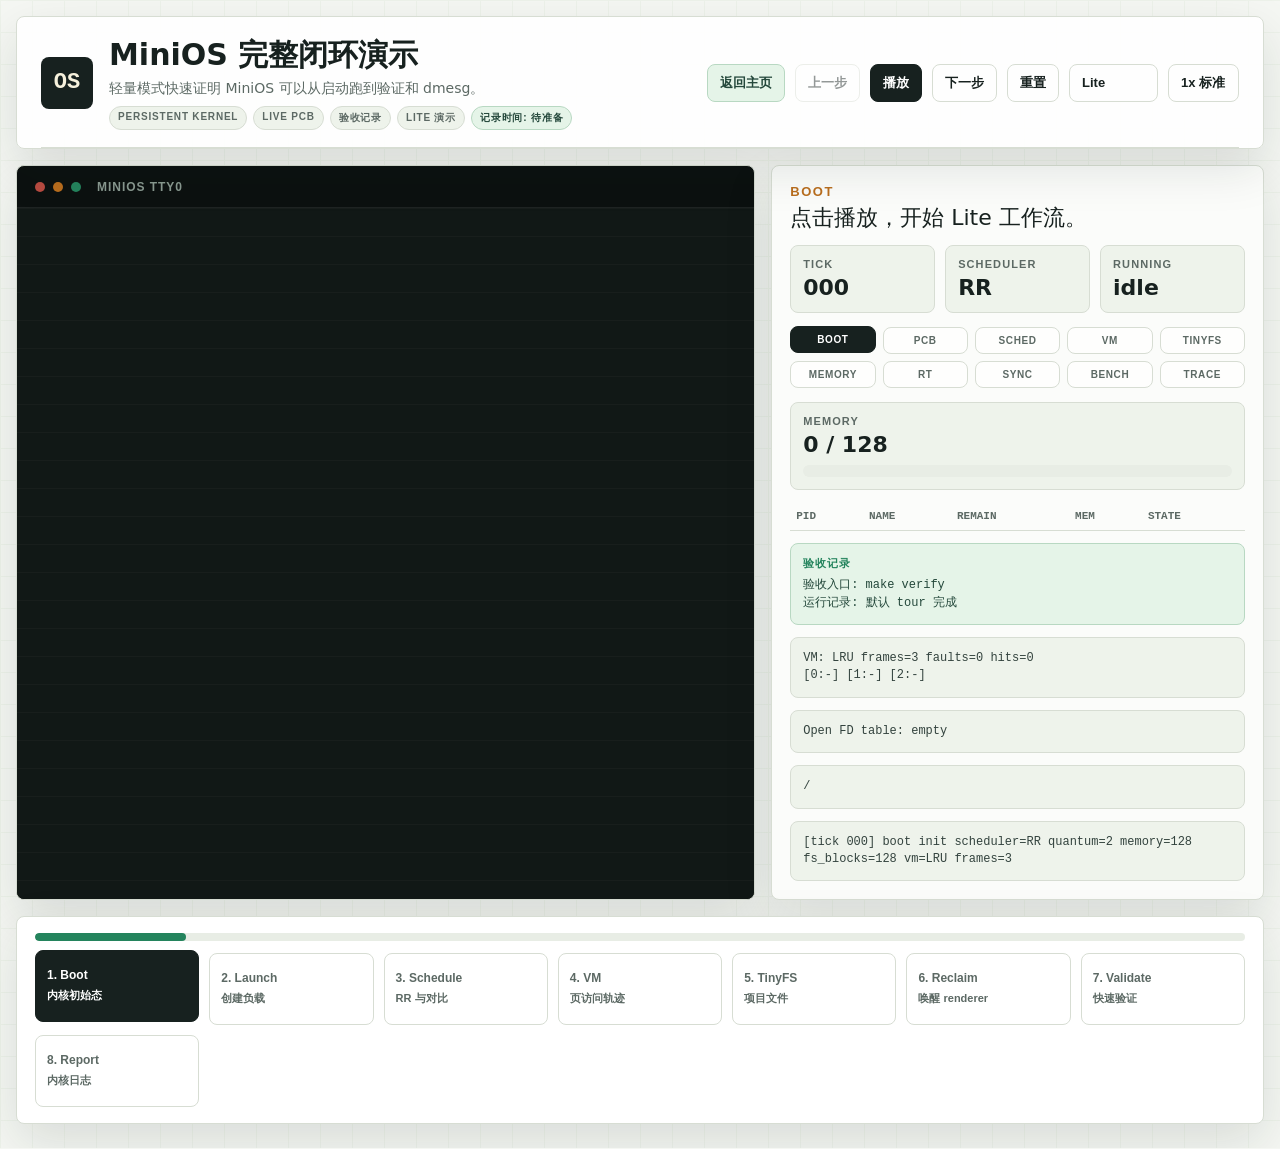
==== demo/minios_story.html @ c405af6d "initialize" ====
<!doctype html>
<html lang="zh-CN">
<head>
  <meta charset="utf-8">
  <meta name="viewport" content="width=device-width, initial-scale=1">
  <title>MiniOS Story Demo</title>
  <link rel="stylesheet" href="assets/minios.css">
</head>
<body class="story-page">
  <main class="shell">
    <section class="hero">
      <div class="title">
        <div class="badge">OS</div>
        <div>
          <h1>MiniOS 完整闭环演示</h1>
          <div class="subtitle">围绕同一个 telemetry 应用，串联调度、内存、VM、TinyFS、fd、同步、实时和性能结果。</div>
          <div class="hero-meta">
            <span>Persistent Kernel</span>
            <span>Live PCB</span>
            <span>验收记录</span>
            <span id="storySource">演示脚本</span>
            <span id="storyUpdatedAt">记录时间: 待准备</span>
          </div>
        </div>
      </div>
      <div class="controls">
        <a class="home-link" href="./index.html">返回主页</a>
        <button id="prevBtn">上一步</button>
        <button class="primary" id="playBtn">播放</button>
        <button id="nextBtn">下一步</button>
        <button id="resetBtn">重置</button>
        <select id="modeSel" title="Demo mode">
          <option value="lite">Lite</option>
          <option value="full">Full Demo</option>
        </select>
        <select id="speedSel" title="Playback speed">
          <option value="1">1x 标准</option>
          <option value="0.65">快速</option>
          <option value="1.6">慢速</option>
        </select>
      </div>
    </section>

    <section class="terminal">
      <div class="terminal-bar"><span class="dot"></span><span class="dot"></span><span class="dot"></span><span style="margin-left:8px">minios tty0</span></div>
      <div class="terminal-screen" id="term"></div>
    </section>

    <aside class="dashboard">
      <div>
        <div class="phase-label" id="phaseLabel">Boot</div>
        <div class="narration" id="narration">点击播放，开始完整 OS 工作流。</div>
      </div>
      <div class="metrics">
        <div class="metric"><span>Tick</span><strong id="tick">000</strong></div>
        <div class="metric"><span>Scheduler</span><strong id="sched">RR</strong></div>
        <div class="metric"><span>Running</span><strong id="running">idle</strong></div>
      </div>
      <div class="module-grid" id="moduleGrid"></div>
      <div class="tables">
        <div class="metric">
          <span>Memory</span>
          <strong id="memoryText">0 / 128</strong>
          <div class="memory-bar"><div class="memory-fill" id="memoryFill"></div></div>
        </div>
        <table>
          <thead><tr><th>PID</th><th>Name</th><th>Remain</th><th>Mem</th><th>State</th></tr></thead>
          <tbody id="procRows"></tbody>
        </table>
        <div class="evidence-box" id="evidenceBox"><span class="evidence-title">验收记录</span>准备验收数据后展示完整运行轨迹</div>
        <div class="vm-box" id="vmBox">VM: LRU frames=3 faults=0 hits=0</div>
        <div class="fd-box" id="fdBox">Open FD table: empty</div>
        <div class="fs-box" id="fsBox">/</div>
        <div class="log-box" id="logBox">[tick 000] boot init scheduler=RR quantum=2</div>
      </div>
    </aside>

    <section class="timeline" id="timeline"></section>
  </main>

  <script>
    const scenarios = {
      lite: {
        label: 'Lite',
        subtitle: '轻量模式快速证明 MiniOS 可以从启动跑到验证和 dmesg。',
        phases: [
        [
                "Boot",
                "内核初始态"
        ],
        [
                "Launch",
                "创建负载"
        ],
        [
                "Schedule",
                "RR 与对比"
        ],
        [
                "VM",
                "页访问轨迹"
        ],
        [
                "TinyFS",
                "项目文件"
        ],
        [
                "Reclaim",
                "唤醒 renderer"
        ],
        [
                "Validate",
                "快速验证"
        ],
        [
                "Report",
                "内核日志"
        ]
],
        steps: [
        {
                "phase": 0,
                "cmd": "status",
                "out": "Kernel tick=0 process_count=0 scheduler=RR quantum=2\nMemory: Total=128 Used=0 Free=128\nTinyFS mounted at /, bitmap free=128/128",
                "note": "Lite 模式快速证明 MiniOS 会进入同一个持续演化的内核状态。",
                "tick": 0,
                "sched": "RR",
                "running": "idle",
                "mem": 0,
                "fs": "/"
        },
        {
                "phase": 1,
                "cmd": "create shell/editor/compiler/renderer",
                "out": "pid=1 shell    mem=12 -> READY\npid=2 editor   mem=28 -> READY\npid=3 compiler mem=36 -> READY\npid=4 renderer mem=70 -> MEM_WAIT\nFirst-fit: [0,12)=K1 [12,40)=K2 [40,76)=K3 [76,128)=FREE",
                "note": "telemetry 应用创建交互、构建和渲染进程；renderer 因连续内存不足进入 MEM_WAIT。",
                "tick": 0,
                "mem": 76,
                "procPatch": {
                        "1": [
                                "shell",
                                6,
                                12,
                                "READY"
                        ],
                        "2": [
                                "editor",
                                7,
                                28,
                                "READY"
                        ],
                        "3": [
                                "compiler",
                                9,
                                36,
                                "READY"
                        ],
                        "4": [
                                "renderer",
                                4,
                                0,
                                "MEM_WAIT"
                        ]
                }
        },
        {
                "phase": 2,
                "cmd": "sched rr 2; run 4; sched compare 2",
                "out": "RR dispatches shell/editor and preempts on quantum expiration.\nLive snapshot compares FCFS / SJF / Priority / HRRN / RR.\nRR has better response; FCFS/SJF have lower waiting for this snapshot.",
                "note": "调度对比不是静态表格，而是当前 PCB 快照下的实时分析。",
                "tick": 4,
                "sched": "RR",
                "running": "editor",
                "mem": 76,
                "procPatch": {
                        "1": [
                                "shell",
                                4,
                                12,
                                "READY"
                        ],
                        "2": [
                                "editor",
                                5,
                                28,
                                "RUNNING"
                        ],
                        "3": [
                                "compiler",
                                9,
                                36,
                                "READY"
                        ],
                        "4": [
                                "renderer",
                                4,
                                0,
                                "MEM_WAIT"
                        ]
                }
        },
        {
                "phase": 3,
                "cmd": "access trace; page 3",
                "out": "Access: P1:0 P2:0 P3:0 P1:0 P2:1 P1:1 P1:0\nFIFO faults=6 hits=1 rate=85.7%.\nLRU keeps the recently reused P1:0 page: faults=5 hits=2 rate=71.4%.",
                "note": "VM 模块由在线页访问驱动，LRU 相比 FIFO 的缺页率优势可见。",
                "tick": 4
        },
        {
                "phase": 4,
                "cmd": "mkdir/touch/write/tree",
                "out": "TinyFS workspace:\n/home/project/main.c -> int-main-return-0-compile-target=minios\n/home/project/build.log -> build-start-compiled-ok\nBitmap used blocks: 5/32",
                "note": "应用把源码和构建日志写入 TinyFS，展示目录、文件和位图关系。",
                "tick": 4,
                "fs": "/\n└─ home/\n   └─ project/\n      ├─ main.c\n      └─ build.log"
        },
        {
                "phase": 5,
                "cmd": "sched priority; run 9; status",
                "out": "compiler completes under priority scheduling.\nmm free pid=3\nmm wake pid=4 mem=70 -> READY\nBlocks: [0,12)=K1 [12,40)=K2 [40,110)=K4 [110,128)=FREE",
                "note": "内存回收触发 renderer 唤醒，闭合进程与内存管理链路。",
                "tick": 13,
                "sched": "PRIORITY",
                "running": "idle",
                "mem": 110,
                "procPatch": {
                        "3": [
                                "compiler",
                                0,
                                0,
                                "TERMINATED"
                        ],
                        "4": [
                                "renderer",
                                4,
                                70,
                                "READY"
                        ]
                }
        },
        {
                "phase": 6,
                "cmd": "run 4; realtime; sync pc; tracebench",
                "out": "renderer completes normally and memory is freed by process exit.\nEDF/RMS complete=100%, deadline_miss=0.\nproducer-consumer deadlock_free=yes.\nbuffer=8 throughput > buffer=1 baseline.",
                "note": "快速路径覆盖进程结束、实时调度、同步和状态测试。",
                "tick": 17,
                "running": "idle",
                "mem": 40,
                "procPatch": {
                        "4": [
                                "renderer",
                                0,
                                0,
                                "TERMINATED"
                        ]
                }
        },
        {
                "phase": 7,
                "cmd": "dmesg",
                "out": "[tick 000] boot init scheduler=RR\n[tick 002] sched preempt pid=1 quantum expired\n[tick 004] vm access pid=1 page=0\n[tick 013] mm wake pid=4 mem=70 -> READY\n[tick 017] proc exit pid=4\n[tick 017] mm free pid=4",
                "note": "dmesg 把 Lite 工作流串成一条可追踪的内核时间线。",
                "tick": 16
        }
]
      },
      full: {
        label: 'Full Demo',
        subtitle: '完整模式同步终端 Full Demo：MLFQ、autotune、timer IRQ、在线 VM、fd 表、TinyFS、实时、同步、状态测试与 dmesg。',
        phases: [
          ['启动', '检查内核'],
          ['负载', 'PCB + 内存'],
          ['RR', 'tick 调度'],
          ['IRQ', '阻塞/唤醒'],
          ['对比', '调度算法'],
          ['MLFQ', 'aging 调度'],
          ['VM', '在线 + 回放'],
          ['TinyFS + FD', 'CRUD + fd 表'],
          ['回收', 'Priority + FF'],
          ['运行', 'renderer 收尾'],
          ['验证', '实时/同步/状态'],
          ['调优', 'autotune/报告'],
          ['报告', 'dmesg 追踪']
        ],
        steps: [
          {
            phase: 0,
            cmd: 'help; status; dmesg',
            out: 'Kernel tick=0 process_count=0 scheduler=RR quantum=2 qleft=0 ctx_switches=0 idle_ticks=0\nPCB table: empty\nVM: policy=LRU frames=3 faults=0 hits=0\nOpen file table: empty\nMemory: Total=128 Used=0 Free=128 External fragmentation=0\nTinyFS: mounted /, bitmap free=128/128\ndmesg: [tick 000] boot init scheduler=RR quantum=2 memory=128 fs_blocks=128 vm=LRU frames=3',
            note: 'Full Demo 从同一套内核状态开始，包括 VM frame table 和 fd 表。',
            tick: 0,
            sched: 'RR',
            running: 'idle',
            mem: 0,
            vm: 'VM: LRU frames=3 faults=0 hits=0\n[0:-] [1:-] [2:-]',
            fd: 'Open FD table: empty',
            fs: '/'
          },
          {
            phase: 1,
            cmd: 'create shell; create editor; create compiler; create logger; create renderer',
            out: 'pid=1 shell    burst=6 mem=12 prio=2 -> READY\npid=2 editor   burst=7 mem=28 prio=3 -> READY\npid=3 compiler burst=9 mem=36 prio=1 -> READY\npid=4 logger   burst=5 mem=16 prio=1 -> READY\npid=5 renderer burst=4 mem=70 prio=1 -> MEM_WAIT\nFirst-fit blocks: [0,12)=K1 [12,40)=K2 [40,76)=K3 [76,92)=K4 [92,128)=FREE',
            note: '负载与终端 Full Demo 对齐：四个可运行进程，一个 renderer 等待连续内存。',
            tick: 0,
            mem: 92,
            procPatch: {
              '1': ['shell', 6, 12, 'READY'],
              '2': ['editor', 7, 28, 'READY'],
              '3': ['compiler', 9, 36, 'READY'],
              '4': ['logger', 5, 16, 'READY'],
              '5': ['renderer', 4, 0, 'MEM_WAIT']
            }
          },
          {
            phase: 2,
            cmd: 'sched rr 2; run 5; status',
            out: '[tick 001] dispatch shell\n[tick 002] shell quantum expired -> READY\n[tick 003] dispatch editor\n[tick 004] editor quantum expired -> READY\n[tick 005] dispatch compiler, compiler remaining=8\nPCB statistics now include CPU time, wait time, and context switches.',
            note: 'RR 阶段展示 dispatch、时间片抢占和 PCB 实时变化。',
            tick: 5,
            sched: 'RR',
            running: 'compiler',
            mem: 92,
            procPatch: {
              '1': ['shell', 4, 12, 'READY'],
              '2': ['editor', 5, 28, 'READY'],
              '3': ['compiler', 8, 36, 'RUNNING'],
              '4': ['logger', 5, 16, 'READY'],
              '5': ['renderer', 4, 0, 'MEM_WAIT']
            }
          },
          {
            phase: 3,
            cmd: 'sleep 2 3; run 3; status',
            out: '[tick 005] proc sleep pid=2 until_tick=8\n[tick 006] compiler remaining=7 and quantum expires\n[tick 007] dispatch logger\n[tick 008] irq wake pid=2 -> READY\nstatus: ctx_switches=4, idle_ticks=0, editor returns from BLOCKED to READY.',
            note: 'timer IRQ 驱动 BLOCKED -> READY，GUI 与终端 Phase 3.5 同步。',
            tick: 8,
            sched: 'RR',
            running: 'logger',
            mem: 92,
            procPatch: {
              '1': ['shell', 4, 12, 'READY'],
              '2': ['editor', 5, 28, 'READY'],
              '3': ['compiler', 7, 36, 'READY'],
              '4': ['logger', 3, 16, 'RUNNING'],
              '5': ['renderer', 4, 0, 'MEM_WAIT']
            }
          },
          {
            phase: 4,
            cmd: 'sched compare 2; sched sjf; sched; sched rr 2',
            out: 'Live PCB snapshot scheduling metrics\nALG       AvgTurn  AvgWait  AvgResp  CPU\nFCFS        15.75    10.25    10.25  100%\nSJF         14.25     8.75     8.75  100%\nPriority    15.50    10.00    10.00  100%\nHRRN        14.25     8.75     8.75  100%\nRR(q=2)     18.50    13.00     3.00  100%\nPolicy can switch to SJF and back to RR without resetting the kernel.',
            note: '这里使用 IRQ 后 tick=8 的 PCB 快照，与终端 Full Demo 顺序一致。',
            tick: 8,
            sched: 'RR',
            running: 'idle'
          },
          {
            phase: 5,
            cmd: 'sched mlfq 1; run 12; status',
            out: 'MLFQ uses three feedback queues with base quantum=1.\nCPU-bound jobs consume slices and move from Q0 to Q1/Q2.\nREADY jobs that wait for 6 ticks are promoted by aging, for example q1->q0 and q2->q1.\nstatus adds Q, Slice and Age columns so the queue movement is visible in the PCB table.',
            note: '新增提升点：MLFQ 展示交互响应、CPU 密集任务降级和 aging 防饥饿。',
            tick: 20,
            sched: 'MLFQ',
            running: 'logger',
            procPatch: {
              '1': ['shell', 1, 12, 'READY'],
              '2': ['editor', 2, 28, 'READY'],
              '3': ['compiler', 4, 36, 'READY'],
              '4': ['logger', 0, 0, 'TERMINATED']
            }
          },
          {
            phase: 6,
            cmd: 'access trace; vm; vm fifo; access 4 2; access 1 0; vm; page 3',
            out: 'Online LRU after 12 accesses: faults=8 hits=4 fault_rate=66.7%; frames keep P1:0 hot.\nvm fifo resets the online frame table.\nFIFO online after two extra accesses: faults=2 hits=0, frames=[P4:2, P1:0, -].\nOffline page 3 still replays the full access history for FIFO/LRU process tables.',
            note: 'VM 同时展示在线 frame table 和离线 FIFO/LRU 回放。',
            tick: 20,
            vm: 'VM: FIFO frames=3 faults=2 hits=0 rate=14.3%\n[0:P4:2] [1:P1:0] [2:-]'
          },
          {
            phase: 7,
            cmd: 'TinyFS CRUD; open/writefd/readfd/fd/close; tree',
            out: 'mkdir /home/project\nmain.c -> int-main-return-0-compile-target=minios\nbuild.log -> build-start-compiled-ok-fd-append\nopen build.log a -> fd=3; writefd 3 -fd-append; close 3\nopen build.log r -> fd=3; readfd 3 -> build-start-compiled-ok-fd-append\nfd table displays fd=3 mode=r offset=33 before close.\ntree -> /home/project with bitmap free=26/32',
            note: 'GUI 包含与终端一致的 TinyFS CRUD 和 open-file table / fd 工作流。',
            tick: 20,
            fd: 'Open FD table snapshot\nFD  Mode  Offset  Path\n3   r     33      /home/project/build.log\n(close 3 -> empty)',
            fs: '/\n└─ home/\n   └─ project/\n      ├─ main.c\n      └─ build.log'
          },
          {
            phase: 8,
            cmd: 'sched priority; run 13; status; mem',
            out: 'Priority scheduling finishes compiler, then FF merge creates a large enough free block.\n[tick 024] proc exit pid=3 -> mm free K3\n[tick 024] mm wake pid=5 mem=70 -> READY\nRenderer, shell and editor then finish; memory returns to a single free block.',
            note: 'MLFQ 后仍保留内存压力，Priority 阶段继续证明 FF 回收/合并和 MEM_WAIT 唤醒。',
            tick: 33,
            sched: 'PRIORITY',
            running: 'idle',
            mem: 0,
            procPatch: {
              '1': ['shell', 0, 0, 'TERMINATED'],
              '2': ['editor', 0, 0, 'TERMINATED'],
              '3': ['compiler', 0, 0, 'TERMINATED'],
              '4': ['logger', 0, 0, 'TERMINATED'],
              '5': ['renderer', 0, 0, 'TERMINATED']
            }
          },
          {
            phase: 9,
            cmd: 'run 4; mem',
            out: '[tick 034-037] no runnable process -> cpu idle\nMemory after release: Total=128 Used=0 Free=128\nBlocks: [0,128)=FREE',
            note: '收尾阶段展示全部作业完成后的 idle tick 和完整内存回收。',
            tick: 37,
            running: 'idle',
            mem: 0,
            procPatch: {
              '1': ['shell', 0, 0, 'TERMINATED'],
              '5': ['renderer', 0, 0, 'TERMINATED']
            }
          },
          {
            phase: 10,
            cmd: 'realtime 20; sync all; tracebench',
            out: 'EDF: jobs=11 complete=100.0% miss=0 CPU=75.0%\nRMS: jobs=11 complete=100.0% miss=0 CPU=75.0%\nproducer-consumer produced=6 consumed=6 deadlock_free=yes\nreaders-writers final_value=4 expected_writes=4\ndining philosophers meals=2,2,2,2,2 deadlock_free=yes\ntracebench: 多组调度/VM/TinyFS 配置输出 tick、PCB、MEM_WAIT、fault 和 fd 指标。',
            note: '验收阶段覆盖实时调度、三类同步问题和状态测试结果。',
            tick: 37,
            sched: 'PRIORITY'
          },
          {
            phase: 11,
            cmd: 'autotune 16 3; benchcsv build/demo_bench.csv 16 3; perfreport build/demo_performance.md 16 3',
            out: 'autotune 对 RR q=1/q=2/q=4、Priority、SJF 和 MLFQ q=2 aging 统一评分。\n同时比较 FIFO/LRU 的 frame 配置，以及 producer-consumer buffer=1 与 buffer=8 的吞吐量。\nbenchcsv 导出 CSV 指标，perfreport 生成 Markdown 配置分析。',
            note: '提升点：从状态指标扩展到自动策略推荐和可提交的配置分析结果。',
            tick: 37,
            sched: 'PRIORITY'
          },
          {
            phase: 12,
            cmd: 'status; dmesg',
            out: 'Final status: scheduler=PRIORITY, open fd table empty, online VM policy=FIFO frames=[P4:2, P1:0, -], TinyFS project remains, renderer terminated, memory reclaimed.\ndmesg timeline:\nboot -> process create -> MEM_WAIT -> RR preempt -> sleep/wakeup -> sched mlfq demote/aging -> VM hit/fault/evict -> TinyFS fd writes -> priority switch -> mm wake renderer -> renderer exit -> mm free.',
            note: '最终 dmesg 证明同一条闭环任务，覆盖 MLFQ、IRQ、VM、fd、TinyFS、调度和内存。',
            tick: 37,
            vm: 'VM: FIFO frames=3 faults=2 hits=0 rate=14.3%\n[0:P4:2] [1:P1:0] [2:-]',
            fd: 'Open FD table: empty'
          }
        ]
      }
    };

    const state = {
      tick: 0, sched: 'RR', running: 'idle', mem: 0,
      fs: '/', vm: 'VM: LRU frames=3 faults=0 hits=0\n[0:-] [1:-] [2:-]', fd: 'Open FD table: empty',
      procs: {},
      logs: ['[tick 000] boot init scheduler=RR quantum=2 memory=128 fs_blocks=128 vm=LRU frames=3']
    };

    const term = document.getElementById('term');
    const playBtn = document.getElementById('playBtn');
    const prevBtn = document.getElementById('prevBtn');
    const nextBtn = document.getElementById('nextBtn');
    const resetBtn = document.getElementById('resetBtn');
    const speedSel = document.getElementById('speedSel');
    const modeSel = document.getElementById('modeSel');
    const subtitleEl = document.querySelector('.subtitle');
    const storySourceEl = document.getElementById('storySource');
    const storyUpdatedAtEl = document.getElementById('storyUpdatedAt');
    const moduleMap = {
      lite: [
        ['Boot', 0], ['PCB', 1], ['Sched', 2], ['VM', 3], ['TinyFS', 4],
        ['Memory', 5], ['RT', 6], ['Sync', 6], ['Bench', 6], ['Trace', 7]
      ],
      full: [
        ['Boot', 0], ['PCB', 1], ['RR', 2], ['IRQ', 3], ['Compare', 4],
        ['MLFQ', 5], ['VM', 6], ['FD/FS', 7], ['Memory', 8], ['Validate', 10],
        ['Autotune', 11], ['Trace', 12]
      ]
    };
    const evidenceMap = {
      lite: [
        '验收入口: make verify\n运行记录: 默认 tour 完成',
        'PCB/内存: create + MEM_WAIT\n观测点: 进程创建与内存分配',
        '调度: sched compare + RR tick\n观测点: 多算法指标与抢占事件',
        'VM: access trace + page replay\n观测点: FIFO/LRU 缺页率',
        'TinyFS: mkdir/touch/write/tree\n观测点: 位图与文件表',
        '回收: mm free -> wake renderer\n观测点: 内存释放后唤醒',
        '验收: realtime/sync/tracebench\n观测点: 实时、同步、模拟工作负载指标',
        '轨迹: dmesg timeline\n观测点: 内核事件闭环'
      ],
      full: [
        '验收入口: make verify\n运行记录: Full Demo 闭环完成',
        'PCB/内存: 5 个进程 + MEM_WAIT\n观测点: 工作负载与内存压力',
        'RR: dispatch/preempt/context switch\n观测点: 调度事件与上下文切换',
        'IRQ: sleep 2 3 -> wake_tick=8\n观测点: timer IRQ 唤醒',
        '调度对比: FCFS/SJF/Priority/HRRN/RR\n观测点: 当前 PCB 快照指标',
        'MLFQ: queue demotion + aging promotion\n观测点: 降级与 aging 提升',
        'VM: online frame table + FIFO/LRU replay\n观测点: 缺页率与淘汰过程',
        'TinyFS/fd: CRUD + open/readfd/writefd\n观测点: 文件表、位图与 fd offset',
        '内存回收: FF free/merge + renderer wake\n观测点: 合并空闲块并唤醒等待进程',
        '运行收尾: renderer exit + memory free\n观测点: 进程退出与资源释放',
        '验收: EDF/RMS + sync all + tracebench\n观测点: 扩展模块和模拟工作负载指标',
        '调优: autotune + CSV + performance.md\n观测点: 策略推荐和配置分析报告',
        '轨迹: status + dmesg\n观测点: MiniOS 事件闭环'
      ]
    };
    let playing = false;
    let stepIndex = 0;
    let typing = false;
    let currentMode = new URLSearchParams(location.search).get('mode') === 'full' ? 'full' : 'lite';
    let generatedFullLoaded = false;
    let fullStoryGeneratedAt = '';

    function activeScenario() { return scenarios[currentMode]; }
    function sleep(ms) { return new Promise(r => setTimeout(r, ms * Number(speedSel.value))); }
    function escapeHtml(value) {
      return String(value ?? '')
        .replace(/&/g, '&amp;')
        .replace(/</g, '&lt;')
        .replace(/>/g, '&gt;')
        .replace(/"/g, '&quot;')
        .replace(/'/g, '&#39;');
    }

    function formatGeneratedAt(value) {
      if (!value) return '';
      const date = new Date(value);
      if (Number.isNaN(date.getTime())) return String(value);
      const pad = n => String(n).padStart(2, '0');
      return `${date.getUTCFullYear()}-${pad(date.getUTCMonth() + 1)}-${pad(date.getUTCDate())} ${pad(date.getUTCHours())}:${pad(date.getUTCMinutes())}:${pad(date.getUTCSeconds())} UTC`;
    }

    function updateStoryMeta() {
      storySourceEl.textContent = currentMode === 'full'
        ? (generatedFullLoaded ? '完整轨迹' : '演示脚本')
        : 'Lite 演示';
      storyUpdatedAtEl.textContent = generatedFullLoaded
        ? `记录时间: ${formatGeneratedAt(fullStoryGeneratedAt) || '已加载'}`
        : '记录时间: 待准备';
    }

    function renderTimeline(active) {
      const phases = activeScenario().phases;
      const progress = phases.length > 0 ? ((active + 1) / phases.length) * 100 : 0;
      document.getElementById('timeline').innerHTML = `
        <div class="progress-track"><div class="progress-fill" style="width:${progress}%"></div></div>
        <div class="phase-grid">
          ${phases.map((p, i) =>
            `<button class="phase ${i === active ? 'active' : ''}" type="button" data-phase="${i}"><b>${i + 1}. ${escapeHtml(p[0])}</b><small>${escapeHtml(p[1])}</small></button>`
          ).join('')}
        </div>`;
      document.querySelectorAll('.phase[data-phase]').forEach(btn => {
        btn.addEventListener('click', () => jumpToPhase(Number(btn.dataset.phase)));
      });
    }

    function renderModules(active) {
      const modules = moduleMap[currentMode];
      document.getElementById('moduleGrid').innerHTML = modules.map(([label, phase]) => {
        const cls = phase === active ? 'current' : phase < active ? 'done' : '';
        return `<div class="module ${cls}">${escapeHtml(label)}</div>`;
      }).join('');
    }

    function renderEvidence(active) {
      const items = evidenceMap[currentMode];
      const text = items[Math.min(active, items.length - 1)] || items[0];
      document.getElementById('evidenceBox').innerHTML = `<span class="evidence-title">验收记录</span>${escapeHtml(text)}`;
    }

    function updateButtons() {
      prevBtn.disabled = typing || playing || stepIndex <= 1;
      nextBtn.disabled = typing || playing || stepIndex >= activeScenario().steps.length;
      resetBtn.disabled = typing;
      modeSel.disabled = typing || playing;
    }

    function applyStep(s) {
      state.tick = s.tick ?? state.tick;
      state.sched = s.sched ?? state.sched;
      state.running = s.running ?? state.running;
      state.mem = s.mem ?? state.mem;
      state.fs = s.fs ?? state.fs;
      state.vm = s.vm ?? state.vm;
      state.fd = s.fd ?? state.fd;
      if (s.procPatch) Object.entries(s.procPatch).forEach(([pid, row]) => { state.procs[pid] = row; });
      state.logs.push(`[tick ${String(state.tick).padStart(3,'0')}] ${s.cmd}`);
      document.getElementById('phaseLabel').textContent = activeScenario().phases[s.phase][0];
      document.getElementById('narration').textContent = s.note;
      document.getElementById('tick').textContent = String(state.tick).padStart(3, '0');
      document.getElementById('sched').textContent = state.sched;
      document.getElementById('running').textContent = state.running;
      document.getElementById('memoryText').textContent = `${state.mem} / 128`;
      document.getElementById('memoryFill').style.width = `${Math.min(100, state.mem / 128 * 100)}%`;
      document.getElementById('vmBox').textContent = state.vm;
      document.getElementById('fdBox').textContent = state.fd;
      document.getElementById('fsBox').textContent = state.fs;
      document.getElementById('logBox').textContent = state.logs.slice(-5).join('\n');
      const rows = Object.entries(state.procs).map(([pid, p]) => {
        const cls = p[3] === 'RUNNING' ? 'state-run' : p[3] === 'MEM_WAIT' ? 'state-wait' : p[3] === 'TERMINATED' ? 'state-term' : 'state-ready';
        return `<tr><td>${pid}</td><td>${p[0]}</td><td>${p[1]}</td><td>${p[2]}</td><td class="${cls}">${p[3]}</td></tr>`;
      }).join('');
      document.getElementById('procRows').innerHTML = rows;
      renderModules(s.phase);
      renderTimeline(s.phase);
      renderEvidence(s.phase);
      updateButtons();
    }

    function appendTranscript(s) {
      const block = document.createElement('div');
      block.innerHTML = `<span class="prompt">minios:${String(state.tick).padStart(3,'0')}$ </span><span class="cmd"></span><pre class="out"></pre>`;
      block.querySelector('.cmd').textContent = s.cmd;
      block.querySelector('.out').textContent = s.out;
      term.appendChild(block);
      term.scrollTop = term.scrollHeight;
    }

    async function typeCommand(cmd) {
      typing = true;
      updateButtons();
      const line = document.createElement('div');
      line.innerHTML = `<span class="prompt">minios:${String(state.tick).padStart(3,'0')}$ </span><span class="cmd"></span><span class="cursor"></span>`;
      term.appendChild(line);
      const cmdEl = line.querySelector('.cmd');
      for (const ch of cmd) {
        cmdEl.textContent += ch;
        term.scrollTop = term.scrollHeight;
        await sleep(18);
      }
      line.querySelector('.cursor').remove();
      const out = document.createElement('pre');
      out.className = 'out';
      line.appendChild(out);
      typing = false;
      updateButtons();
      return out;
    }

    async function playStep(animated = true) {
      const steps = activeScenario().steps;
      if (stepIndex >= steps.length) { playing = false; playBtn.textContent = '重播'; return; }
      const s = steps[stepIndex++];
      applyStep(s);
      if (!animated) {
        appendTranscript(s);
        return;
      }
      const outEl = await typeCommand(s.cmd);
      await sleep(180);
      outEl.textContent = s.out;
      term.scrollTop = term.scrollHeight;
      await sleep(currentMode === 'full' ? 1100 : 850);
    }

    async function advanceOne() {
      if (typing) return;
      playing = false;
      playBtn.textContent = '播放';
      await playStep(false);
      if (stepIndex >= activeScenario().steps.length) playBtn.textContent = '重播';
      updateButtons();
    }

    function replayTo(targetIndex) {
      const steps = activeScenario().steps;
      const index = Math.max(0, Math.min(targetIndex, steps.length - 1));
      setBaseState();
      term.innerHTML = '';
      for (let i = 0; i <= index; i++) {
        applyStep(steps[i]);
        appendTranscript(steps[i]);
      }
      stepIndex = index + 1;
      playing = false;
      playBtn.textContent = stepIndex >= steps.length ? '重播' : '播放';
      updateButtons();
    }

    function jumpToPhase(phase) {
      if (typing) return;
      playing = false;
      playBtn.textContent = '播放';
      const steps = activeScenario().steps;
      const index = steps.findIndex(s => s.phase === phase);
      if (index >= 0) replayTo(index);
    }

    async function loop() {
      if (typing) return;
      while (playing && stepIndex < activeScenario().steps.length) await playStep();
      if (stepIndex >= activeScenario().steps.length) { playing = false; playBtn.textContent = '重播'; }
      updateButtons();
    }

    function setBaseState() {
      Object.assign(state, {
        tick:0,
        sched:'RR',
        running:'idle',
        mem:0,
        fs:'/',
        vm:'VM: LRU frames=3 faults=0 hits=0\n[0:-] [1:-] [2:-]',
        fd:'Open FD table: empty',
        logs:['[tick 000] boot init scheduler=RR quantum=2 memory=128 fs_blocks=128 vm=LRU frames=3']
      });
      state.procs = {};
    }

    function reset() {
      playing = false; stepIndex = 0; term.innerHTML = '';
      setBaseState();
      modeSel.value = currentMode;
      subtitleEl.textContent = activeScenario().subtitle;
      updateStoryMeta();
      document.getElementById('phaseLabel').textContent = activeScenario().phases[0][0];
      document.getElementById('narration').textContent = `点击播放，开始 ${activeScenario().label} 工作流。`;
      document.getElementById('tick').textContent = '000';
      document.getElementById('sched').textContent = 'RR';
      document.getElementById('running').textContent = 'idle';
      document.getElementById('memoryText').textContent = '0 / 128';
      document.getElementById('memoryFill').style.width = '0%';
      document.getElementById('vmBox').textContent = state.vm;
      document.getElementById('fdBox').textContent = state.fd;
      document.getElementById('fsBox').textContent = state.fs;
      document.getElementById('logBox').textContent = state.logs.join('\n');
      document.getElementById('procRows').innerHTML = '';
      renderModules(0);
      renderTimeline(0);
      renderEvidence(0);
      term.innerHTML = '';
      playBtn.textContent = '播放';
      updateButtons();
    }

    function isValidGeneratedStory(data) {
      return data && Array.isArray(data.phases) && Array.isArray(data.steps) &&
        data.phases.length > 0 && data.steps.length > 0;
    }

    function applyGeneratedFullStory(data) {
      if (!isValidGeneratedStory(data)) return false;
      scenarios.full = {
        label: data.label || 'Full Demo',
        subtitle: data.subtitle || '完整模式展示端到端 MiniOS 运行轨迹。',
        phases: data.phases,
        steps: data.steps
      };
      if (Array.isArray(data.evidence) && data.evidence.length > 0) {
        evidenceMap.full = data.evidence;
      }
      if (Array.isArray(data.modules) && data.modules.length > 0) {
        moduleMap.full = data.modules;
      } else {
        moduleMap.full = data.phases.map((phase, index) => [String(phase[0]).slice(0, 10), index]);
      }
      generatedFullLoaded = true;
      fullStoryGeneratedAt = typeof data.generated_at === 'string' ? data.generated_at : '';
      return true;
    }

    async function loadGeneratedFullStory() {
      try {
        const response = await fetch('assets/story_full.json', { cache: 'no-store' });
        if (!response.ok) throw new Error(`HTTP ${response.status}`);
        const data = await response.json();
        const applied = applyGeneratedFullStory(data);
        if (applied && currentMode === 'full') {
          reset();
        } else {
          updateStoryMeta();
        }
      } catch (error) {
        generatedFullLoaded = false;
        fullStoryGeneratedAt = '';
        updateStoryMeta();
      }
    }

    playBtn.addEventListener('click', () => {
      if (stepIndex >= activeScenario().steps.length) reset();
      playing = !playing;
      playBtn.textContent = playing ? '暂停' : '播放';
      updateButtons();
      loop();
    });
    prevBtn.addEventListener('click', () => {
      if (typing) return;
      replayTo(Math.max(0, stepIndex - 2));
    });
    nextBtn.addEventListener('click', advanceOne);
    resetBtn.addEventListener('click', reset);
    modeSel.addEventListener('change', () => {
      currentMode = modeSel.value;
      const url = new URL(location.href);
      url.searchParams.set('mode', currentMode);
      history.replaceState(null, '', url);
      reset();
    });
    reset();
    loadGeneratedFullStory();
  </script>
</body>
</html>
---- demo/assets/minios.css ----
/* Shared stylesheet for the MiniOS GUI pages. Page-specific rules are scoped by body class to keep common class names from drifting or colliding. */

/* index.html */

:root {
  --bg: #f5f7f3;
    --ink: #17211f;
    --muted: #5c6964;
    --line: #d7ddd3;
    --panel: #ffffff;
    --panel-soft: #eef3eb;
    --panel-2: #eef3eb;
    --terminal: #111816;
    --green: #24845d;
    --cyan: #256f86;
    --amber: #b96e1e;
    --red: #b84b41;
    --blue: #315c9b;
    --shadow: 0 18px 50px rgba(18, 31, 28, 0.12);
}

body.home-page * {
  box-sizing: border-box;
}

body.home-page {
  margin: 0;
    color: var(--ink);
    background:
      linear-gradient(#edf2ea 1px, transparent 1px),
      linear-gradient(90deg, #edf2ea 1px, transparent 1px),
      var(--bg);
    background-size: 32px 32px;
    font-family: Inter, "Segoe UI", "PingFang SC", "Microsoft YaHei", system-ui, sans-serif;
}

body.home-page a {
  color: inherit; text-decoration: none;
}

body.home-page .topbar {
  position: sticky;
    top: 0;
    z-index: 10;
    border-bottom: 1px solid var(--line);
    background: rgba(245, 247, 243, 0.92);
    backdrop-filter: blur(14px);
}

body.home-page .nav {
  width: min(1180px, calc(100vw - 32px));
    margin: 0 auto;
    min-height: 64px;
    display: flex;
    align-items: center;
    justify-content: space-between;
    gap: 16px;
}

body.home-page .brand {
  display: flex;
    align-items: center;
    gap: 12px;
    font-weight: 900;
    letter-spacing: 0;
}

body.home-page .mark {
  width: 38px;
    height: 38px;
    border-radius: 8px;
    display: grid;
    place-items: center;
    background: var(--ink);
    color: #f6f1dc;
    font: 900 16px "Cascadia Code", "JetBrains Mono", monospace;
}

body.home-page .navlinks {
  display: flex;
    align-items: center;
    gap: 10px;
    flex-wrap: wrap;
}

body.home-page .navlinks a, body.home-page .action {
  min-height: 38px;
    display: inline-flex;
    align-items: center;
    justify-content: center;
    border: 1px solid var(--line);
    border-radius: 8px;
    padding: 0 12px;
    background: rgba(255, 255, 255, 0.68);
    font-size: 13px;
    font-weight: 800;
    white-space: nowrap;
}

body.home-page .action.primary {
  border-color: var(--ink);
    background: var(--ink);
    color: #fff;
}

body.home-page main {
  width: min(1180px, calc(100vw - 32px));
    margin: 0 auto;
}

body.home-page .hero {
  min-height: calc(100vh - 64px);
    display: grid;
    grid-template-columns: minmax(0, 0.88fr) minmax(480px, 1.12fr);
    gap: 28px;
    align-items: center;
    padding: 34px 0;
}

body.home-page .hero-copy h1 {
  margin: 0;
    font-size: clamp(42px, 6vw, 82px);
    line-height: 0.96;
    letter-spacing: 0;
    max-width: 720px;
}

body.home-page .lead {
  margin: 22px 0 0;
    max-width: 670px;
    color: var(--muted);
    font-size: 18px;
    line-height: 1.7;
}

body.home-page .actions {
  margin-top: 28px;
    display: flex;
    flex-wrap: wrap;
    gap: 12px;
}

body.home-page .stats {
  margin-top: 30px;
    display: grid;
    grid-template-columns: repeat(4, minmax(0, 1fr));
    gap: 10px;
    max-width: 620px;
}

body.home-page .stat {
  border-top: 3px solid var(--ink);
    padding-top: 10px;
}

body.home-page .stat strong {
  display: block;
    font-size: 26px;
    line-height: 1;
}

body.home-page .stat span {
  display: block;
    margin-top: 6px;
    color: var(--muted);
    font-size: 12px;
    font-weight: 800;
    text-transform: uppercase;
    letter-spacing: 0.08em;
}

body.home-page .system-preview {
  border: 1px solid var(--line);
    border-radius: 8px;
    background: var(--panel);
    box-shadow: var(--shadow);
    overflow: hidden;
}

body.home-page .preview-head {
  height: 46px;
    display: flex;
    align-items: center;
    justify-content: space-between;
    padding: 0 16px;
    border-bottom: 1px solid var(--line);
    background: #fbfcfa;
    font-size: 12px;
    font-weight: 900;
    letter-spacing: 0.08em;
    text-transform: uppercase;
    color: var(--muted);
}

body.home-page .leds {
  display: flex;
    gap: 7px;
}

body.home-page .led {
  width: 10px;
    height: 10px;
    border-radius: 50%;
    background: var(--green);
}

body.home-page .led:nth-child(2) {
  background: var(--amber);
}

body.home-page .led:nth-child(3) {
  background: var(--red);
}

body.home-page .preview-grid {
  display: grid;
    grid-template-columns: 1.04fr 0.96fr;
    min-height: 530px;
}

body.home-page .terminal {
  background: var(--terminal);
    color: #dce9df;
    padding: 18px;
    font: 13px/1.6 "Cascadia Code", "JetBrains Mono", monospace;
    overflow: hidden;
}

body.home-page .prompt {
  color: #67d391;
}

body.home-page .cmd {
  color: #88ccff;
}

body.home-page .ok {
  color: #96db9e;
}

body.home-page .warn {
  color: #f2b369;
}

body.home-page .dim {
  color: #899990;
}

body.home-page .dashboard {
  padding: 18px;
    display: grid;
    gap: 14px;
    align-content: start;
    background: #fbfcfa;
}

body.home-page .mini-title {
  margin: 0 0 8px;
    color: var(--muted);
    font-size: 12px;
    font-weight: 900;
    letter-spacing: 0.09em;
    text-transform: uppercase;
}

body.home-page .process-table {
  width: 100%;
    border-collapse: collapse;
    font: 12px "Cascadia Code", monospace;
}

body.home-page .process-table th, body.home-page .process-table td {
  padding: 8px 6px;
    border-bottom: 1px solid var(--line);
    text-align: left;
}

body.home-page .process-table th {
  color: var(--muted);
    font-size: 11px;
    text-transform: uppercase;
}

body.home-page .pill {
  display: inline-flex;
    align-items: center;
    min-width: 78px;
    justify-content: center;
    border-radius: 999px;
    padding: 4px 8px;
    font-size: 11px;
    font-weight: 900;
}

body.home-page .ready {
  color: var(--green); background: #e5f4e8;
}

body.home-page .run {
  color: var(--amber); background: #fff1df;
}

body.home-page .wait {
  color: var(--red); background: #fae8e6;
}

body.home-page .memory {
  display: grid;
    gap: 8px;
}

body.home-page .bar {
  height: 13px;
    border-radius: 999px;
    overflow: hidden;
    background: #e8ede5;
}

body.home-page .bar span {
  display: block;
    height: 100%;
}

body.home-page .bar .used {
  width: 72%; background: var(--green);
}

body.home-page .bar .vm {
  width: 61%; background: var(--cyan);
}

body.home-page .bar .fs {
  width: 38%; background: var(--amber);
}

body.home-page .tree {
  border: 1px solid var(--line);
    border-radius: 8px;
    padding: 12px;
    background: var(--panel-soft);
    color: #33433e;
    font: 12px/1.55 "Cascadia Code", monospace;
    white-space: pre-line;
}

body.home-page section.band {
  padding: 64px 0;
    border-top: 1px solid var(--line);
}

body.home-page .section-head {
  display: flex;
    align-items: end;
    justify-content: space-between;
    gap: 18px;
    margin-bottom: 22px;
}

body.home-page .section-head h2 {
  margin: 0;
    font-size: 32px;
    letter-spacing: 0;
}

body.home-page .section-head p {
  margin: 0;
    color: var(--muted);
    max-width: 540px;
    line-height: 1.65;
}

body.home-page .module-grid {
  display: grid;
    grid-template-columns: repeat(3, minmax(0, 1fr));
    gap: 14px;
}

body.home-page .module {
  border: 1px solid var(--line);
    border-radius: 8px;
    background: var(--panel);
    padding: 18px;
    min-height: 185px;
    display: flex;
    flex-direction: column;
    justify-content: space-between;
}

body.home-page .module h3 {
  margin: 0;
    font-size: 20px;
    letter-spacing: 0;
}

body.home-page .module p {
  margin: 12px 0;
    color: var(--muted);
    line-height: 1.55;
}

body.home-page .module code, body.home-page .command code {
  font-family: "Cascadia Code", "JetBrains Mono", monospace;
    font-size: 12px;
    color: #213c35;
    background: #edf3e9;
    border: 1px solid #d6dfd0;
    border-radius: 6px;
    padding: 3px 6px;
    word-break: break-word;
}

body.home-page .accent-green {
  border-top: 4px solid var(--green);
}

body.home-page .accent-cyan {
  border-top: 4px solid var(--cyan);
}

body.home-page .accent-amber {
  border-top: 4px solid var(--amber);
}

body.home-page .accent-red {
  border-top: 4px solid var(--red);
}

body.home-page .accent-blue {
  border-top: 4px solid var(--blue);
}

body.home-page .accent-ink {
  border-top: 4px solid var(--ink);
}

body.home-page .workflow {
  display: grid;
    grid-template-columns: repeat(auto-fit, minmax(190px, 1fr));
    gap: 10px;
}

body.home-page .evidence-grid {
  display: grid;
    grid-template-columns: 1.05fr 0.95fr;
    gap: 14px;
    align-items: stretch;
}

body.home-page .evidence-panel {
  border: 1px solid var(--line);
    border-radius: 8px;
    background: var(--panel);
    padding: 18px;
    min-height: 100%;
}

body.home-page .evidence-panel h3 {
  margin: 0 0 14px;
    font-size: 18px;
}

body.home-page .evidence-metrics {
  display: grid;
    grid-template-columns: repeat(3, minmax(0, 1fr));
    gap: 10px;
}

body.home-page .evidence-metric {
  border: 1px solid var(--line);
    border-radius: 8px;
    background: var(--panel-soft);
    padding: 12px;
    min-height: 84px;
}

body.home-page .evidence-metric strong {
  display: block;
    font-size: 24px;
    line-height: 1.05;
}

body.home-page .evidence-metric span {
  display: block;
    margin-top: 7px;
    color: var(--muted);
    font-size: 11px;
    font-weight: 900;
    text-transform: uppercase;
    letter-spacing: 0.08em;
}

body.home-page .evidence-list {
  display: grid;
    gap: 9px;
    margin-top: 14px;
}

body.home-page .evidence-row {
  display: flex;
    justify-content: space-between;
    gap: 14px;
    border-bottom: 1px solid var(--line);
    padding-bottom: 9px;
    color: var(--muted);
    font-size: 13px;
}

body.home-page .evidence-row b {
  color: var(--ink);
    font-weight: 900;
}

body.home-page .dmesg-live {
  margin: 0;
    min-height: 286px;
    max-height: 360px;
}

body.home-page .step {
  border-left: 4px solid var(--ink);
    padding: 12px 12px 14px;
    background: rgba(255, 255, 255, 0.72);
    border-radius: 0 8px 8px 0;
    min-height: 128px;
    display: grid;
    align-content: start;
    gap: 9px;
}

body.home-page .step strong {
  display: block;
    font-size: 14px;
    line-height: 1.35;
}

body.home-page .step span {
  display: block;
    margin-top: 0;
    color: var(--muted);
    font-size: 13px;
    line-height: 1.55;
    overflow-wrap: anywhere;
}

body.home-page .commands {
  display: grid;
    grid-template-columns: 1fr 1fr;
    gap: 14px;
}

body.home-page .command {
  border: 1px solid var(--line);
    border-radius: 8px;
    background: var(--panel);
    padding: 18px;
}

body.home-page .command h3 {
  margin: 0 0 14px;
    font-size: 18px;
}

body.home-page pre {
  margin: 0;
    padding: 16px;
    border-radius: 8px;
    background: var(--terminal);
    color: #e4efe7;
    overflow: auto;
    font: 13px/1.6 "Cascadia Code", "JetBrains Mono", monospace;
}

body.home-page footer {
  border-top: 1px solid var(--line);
    padding: 26px 0 34px;
    color: var(--muted);
    font-size: 13px;
}

@media (max-width: 980px) {
  body.home-page .hero {
    min-height: auto;
      grid-template-columns: 1fr;
      padding: 36px 0;
  }

  body.home-page .preview-grid, body.home-page .module-grid, body.home-page .workflow, body.home-page .evidence-grid, body.home-page .commands {
    grid-template-columns: 1fr;
  }

  body.home-page .evidence-metrics {
    grid-template-columns: repeat(2, minmax(0, 1fr));
  }

  body.home-page .stats {
    grid-template-columns: repeat(2, minmax(0, 1fr));
  }

  body.home-page .section-head {
    display: block;
  }

  body.home-page .section-head p {
    margin-top: 10px;
  }

}

@media (max-width: 640px) {
  body.home-page .nav {
    align-items: flex-start;
      flex-direction: column;
      padding: 12px 0;
  }

  body.home-page .hero-copy h1 {
    font-size: 40px;
  }

  body.home-page .lead {
    font-size: 16px;
  }

  body.home-page .stats {
    grid-template-columns: 1fr;
  }

  body.home-page .evidence-metrics {
    grid-template-columns: 1fr;
  }

  body.home-page .actions a {
    width: 100%;
  }

}

/* minios_story.html */

body.story-page * {
  box-sizing: border-box;
}

body.story-page {
  margin: 0;
    min-height: 100vh;
    color: var(--ink);
    font-family: Inter, "Segoe UI", "PingFang SC", "Microsoft YaHei", system-ui, sans-serif;
    background:
      linear-gradient(#edf2ea 1px, transparent 1px),
      linear-gradient(90deg, #edf2ea 1px, transparent 1px),
      var(--bg);
    background-size: 32px 32px;
    overflow: auto;
}

body.story-page .shell {
  width: min(1500px, calc(100vw - 32px));
    min-height: calc(100vh - 32px);
    margin: 16px auto 24px;
    display: grid;
    grid-template-columns: 1.35fr 0.9fr;
    grid-template-rows: auto minmax(540px, 1fr) auto;
    gap: 16px;
}

body.story-page .hero, body.story-page .terminal, body.story-page .dashboard, body.story-page .timeline {
  border: 1px solid var(--line);
    background: var(--panel);
    box-shadow: var(--shadow);
}

body.story-page .hero, body.story-page .terminal, body.story-page .dashboard, body.story-page .timeline {
  min-width: 0;
}

body.story-page .hero {
  grid-column: 1 / -1;
    border-radius: 8px;
    display: flex;
    align-items: center;
    justify-content: space-between;
    padding: 18px 24px;
    background: rgba(255, 255, 255, 0.92);
    position: relative;
    overflow: hidden;
}

body.story-page .hero::after {
  content: "";
    position: absolute;
    inset: auto 24px 0;
    height: 1px;
    background: var(--line);
}

body.story-page .title {
  display: flex; align-items: center; gap: 16px;
}

body.story-page .badge {
  width: 52px;
    height: 52px;
    display: grid;
    place-items: center;
    border-radius: 8px;
    color: #f6f1dc;
    background: var(--ink);
    font: 900 22px "Cascadia Code", "Fira Code", monospace;
}

body.story-page h1 {
  margin: 0; font-size: 30px; letter-spacing: 0;
}

body.story-page .subtitle {
  color: var(--muted); font-size: 14px; margin-top: 4px;
}

body.story-page .hero-meta {
  display: flex; flex-wrap: wrap; gap: 6px; margin-top: 8px;
}

body.story-page .hero-meta span {
  border: 1px solid var(--line);
    border-radius: 999px;
    padding: 4px 8px;
    color: var(--muted);
    background: var(--panel-2);
    font: 800 10px Inter, "Segoe UI", sans-serif;
    letter-spacing: 0.08em;
    text-transform: uppercase;
}

body.story-page #storyUpdatedAt {
  border-color: #b8d8c2;
  color: #24483b;
  background: #e5f4e8;
}

body.story-page .controls {
  display: flex; align-items: center; gap: 10px;
}

body.story-page button, body.story-page select, body.story-page .home-link {
  border: 1px solid var(--line);
    border-radius: 8px;
    background: rgba(255, 255, 255, 0.68);
    color: var(--ink);
    min-height: 38px;
    padding: 0 12px;
    font: 800 13px Inter, "Segoe UI", sans-serif;
    cursor: pointer;
    text-decoration: none;
    display: inline-flex;
    align-items: center;
    justify-content: center;
}

body.story-page .home-link {
  border-color: #b8d8c2;
  color: #24483b;
  background: #e5f4e8;
}

body.story-page button:disabled {
  cursor: not-allowed; opacity: 0.46;
}

body.story-page button.primary {
  background: var(--ink); color: #fff; border-color: var(--ink);
}

body.story-page select {
  appearance: none;
}

body.story-page .terminal {
  border-radius: 8px;
    padding: 0;
    overflow: hidden;
    display: grid;
    grid-template-rows: 42px 1fr;
    background: var(--terminal);
}

body.story-page .terminal-bar {
  display: flex;
    align-items: center;
    gap: 8px;
    padding: 0 18px;
    border-bottom: 1px solid rgba(255, 255, 255, 0.08);
    background: rgba(0, 0, 0, 0.28);
    color: #899990;
    font: 900 12px Inter, "Segoe UI", sans-serif;
    letter-spacing: 0.08em;
    text-transform: uppercase;
}

body.story-page .dot {
  width: 10px; height: 10px; border-radius: 50%; background: var(--red);
}

body.story-page .dot:nth-child(2) {
  background: var(--amber);
}

body.story-page .dot:nth-child(3) {
  background: var(--green);
}

body.story-page .terminal-screen {
  padding: 18px;
    overflow: auto;
    font: 14px/1.55 "Cascadia Code", "Fira Code", "JetBrains Mono", monospace;
    color: #dce9df;
    background:
      linear-gradient(rgba(255,255,255,0.026) 1px, transparent 1px),
      var(--terminal);
    background-size: 100% 28px;
}

body.story-page .prompt {
  color: #67d391;
}

body.story-page .cmd {
  color: #88ccff;
}

body.story-page .out {
  color: #dce9df; white-space: pre-wrap; margin: 4px 0 14px;
}

body.story-page .cursor {
  display: inline-block; width: 8px; height: 16px; background: var(--amber); vertical-align: -2px; animation: blink 1s steps(1) infinite;
}

@keyframes blink { 50% { opacity: 0; } 
}

body.story-page .dashboard {
  border-radius: 8px;
    padding: 18px;
    display: grid;
    grid-template-rows: auto auto auto 1fr;
    gap: 14px;
    overflow: auto;
    background: #fbfcfa;
}

body.story-page .phase-label {
  color: var(--amber); font: 800 13px Inter, "Segoe UI", sans-serif; text-transform: uppercase; letter-spacing: 0.12em;
}

body.story-page .narration {
  font-size: 22px; line-height: 1.24; margin-top: 5px;
}

body.story-page .metrics {
  display: grid; grid-template-columns: repeat(3, minmax(0, 1fr)); gap: 10px;
}

body.story-page .metric {
  background: var(--panel-2); border: 1px solid var(--line); border-radius: 8px; padding: 12px;
}

body.story-page .metric span {
  display: block; color: var(--muted); font: 900 11px Inter, "Segoe UI", sans-serif; text-transform: uppercase; letter-spacing: 0.1em;
}

body.story-page .metric strong {
  display: block; margin-top: 5px; font-size: 22px;
}

body.story-page .phase-label,
body.story-page .narration,
body.story-page .metric,
body.story-page .metric span,
body.story-page .metric strong,
body.story-page .module,
body.story-page .fs-box,
body.story-page .vm-box,
body.story-page .fd-box,
body.story-page .log-box,
body.story-page .evidence-box {
  min-width: 0;
  overflow-wrap: anywhere;
}

body.story-page .memory-bar {
  height: 12px; background: #e8ede5; border-radius: 99px; overflow: hidden; margin-top: 8px;
}

body.story-page .memory-fill {
  height: 100%; width: 0%; background: var(--green); transition: width 500ms ease;
}

body.story-page .module-grid {
  display: grid; grid-template-columns: repeat(5, 1fr); gap: 7px;
}

body.story-page .module {
  border: 1px solid var(--line);
    border-radius: 8px;
    padding: 7px 6px;
    color: var(--muted);
    background: rgba(255, 255, 255, 0.72);
    font: 800 10px Inter, "Segoe UI", sans-serif;
    text-align: center;
    letter-spacing: 0.06em;
    text-transform: uppercase;
    transition: 250ms ease;
}

body.story-page .module.done {
  color: var(--green); border-color: #b8d8c2; background: #e5f4e8;
}

body.story-page .module.current {
  color: #fff;
    border-color: var(--ink);
    background: var(--ink);
    box-shadow: none;
    transform: translateY(-1px);
}

body.story-page .tables {
  display: grid; grid-template-columns: 1fr; gap: 12px; min-height: 0; overflow: auto;
}

body.story-page table {
  width: 100%; border-collapse: collapse; font: 13px "Cascadia Code", monospace;
}

body.story-page th, body.story-page td {
  padding: 8px 6px; border-bottom: 1px solid var(--line); text-align: left;
}

body.story-page th {
  color: var(--muted); font-size: 11px; text-transform: uppercase;
}

body.story-page .state-ready {
  color: var(--green);
}

body.story-page .state-run {
  color: var(--amber);
}

body.story-page .state-wait {
  color: var(--red);
}

body.story-page .state-term {
  color: #899990;
}

body.story-page .fs-box, body.story-page .vm-box, body.story-page .fd-box, body.story-page .log-box, body.story-page .evidence-box {
  background: var(--panel-2);
    border: 1px solid var(--line);
    border-radius: 8px;
    padding: 12px;
    font: 12px/1.45 "Cascadia Code", monospace;
    color: #33433e;
    max-height: 106px;
    overflow: hidden;
    white-space: pre-line;
}

body.story-page .evidence-box {
  max-height: 122px;
    color: #24483b;
    border-color: #b8d8c2;
    background: #e5f4e8;
}

body.story-page .evidence-title {
  display: block;
    margin-bottom: 6px;
    color: var(--green);
    font: 800 11px Inter, "Segoe UI", sans-serif;
    letter-spacing: 0.08em;
    text-transform: uppercase;
}

body.story-page .timeline {
  grid-column: 1 / -1;
    border-radius: 8px;
    padding: 16px 18px;
    background: var(--panel);
    overflow: visible;
}

body.story-page .progress-track {
  height: 8px;
    margin-bottom: 12px;
    border-radius: 999px;
    overflow: hidden;
    background: #e8ede5;
}

body.story-page .progress-fill {
  width: 0%;
    height: 100%;
    border-radius: inherit;
    background: var(--green);
    transition: width 500ms ease;
}

body.story-page .phase-grid {
  display: grid;
    grid-template-columns: repeat(auto-fit, minmax(158px, 1fr));
    gap: 10px;
}

body.story-page .phase {
  appearance: none;
    display: block;
    width: 100%;
    border: 1px solid var(--line);
    border-radius: 8px;
    padding: 10px 11px 11px;
    color: var(--muted);
    min-width: 0;
    min-height: 72px;
    background: rgba(255, 255, 255, 0.68);
    transition: 250ms ease;
    text-align: left;
    overflow: visible;
    white-space: normal;
}

body.story-page .phase.active {
  background: var(--ink); color: #fff; border-color: var(--ink); transform: translateY(-3px);
}

body.story-page .phase b {
  display: block; color: inherit; font: 800 12px "Trebuchet MS", sans-serif;
  line-height: 1.25;
  overflow-wrap: anywhere;
}

body.story-page .phase small {
  display: block; margin-top: 5px; font-size: 11px; line-height: 1.35;
  max-height: none;
  overflow: visible;
  overflow-wrap: anywhere;
}

@media (max-width: 1100px) {
  body.story-page {
    overflow: auto;
  }

  body.story-page .shell {
    height: auto; grid-template-columns: 1fr; grid-template-rows: auto 520px auto auto;
  }

  body.story-page .hero {
    grid-column: auto; align-items: flex-start; flex-direction: column; gap: 14px;
  }

  body.story-page .timeline {
    grid-column: auto;
  }

  body.story-page .phase-grid {
    grid-template-columns: repeat(auto-fit, minmax(150px, 1fr));
  }

  body.story-page .module-grid {
    grid-template-columns: repeat(2, 1fr);
  }

  body.story-page .controls {
    flex-wrap: wrap;
  }

}
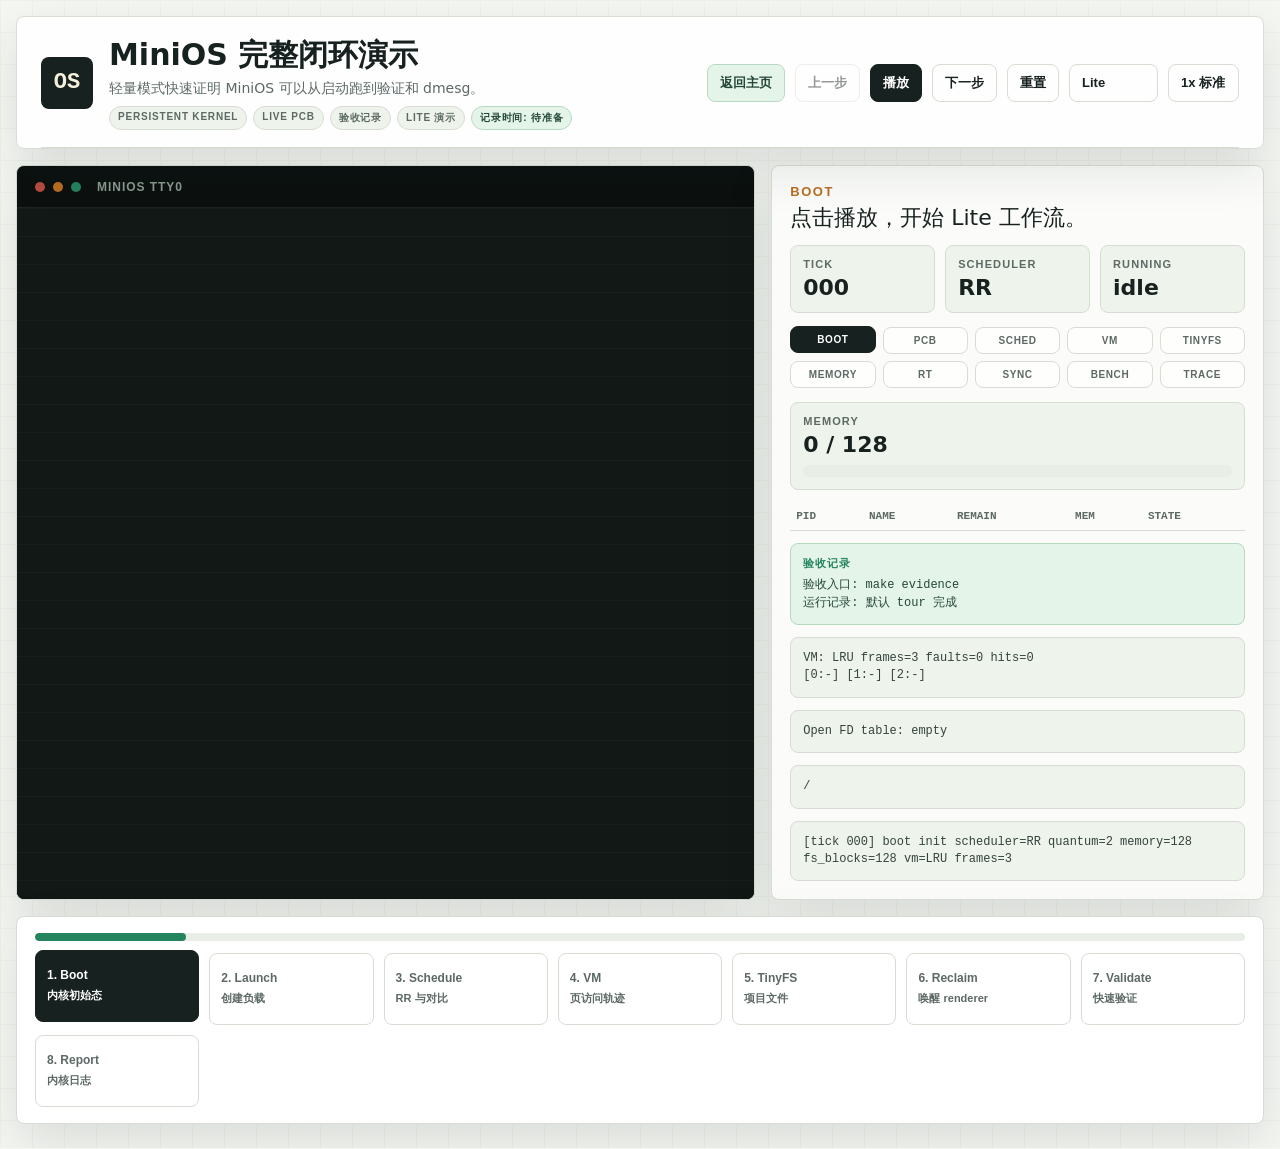
==== commit e88ffbc6: "6/6_3" ====
--- a/demo/minios_story.html
+++ b/demo/minios_story.html
@@ -475,7 +475,7 @@
     };
     const evidenceMap = {
       lite: [
-        '验收入口: make verify\n运行记录: 默认 tour 完成',
+        '验收入口: make evidence\n运行记录: 默认 tour 完成',
         'PCB/内存: create + MEM_WAIT\n观测点: 进程创建与内存分配',
         '调度: sched compare + RR tick\n观测点: 多算法指标与抢占事件',
         'VM: access trace + page replay\n观测点: FIFO/LRU 缺页率',
@@ -485,7 +485,7 @@
         '轨迹: dmesg timeline\n观测点: 内核事件闭环'
       ],
       full: [
-        '验收入口: make verify\n运行记录: Full Demo 闭环完成',
+        '验收入口: make evidence\n运行记录: Full Demo 闭环完成',
         'PCB/内存: 5 个进程 + MEM_WAIT\n观测点: 工作负载与内存压力',
         'RR: dispatch/preempt/context switch\n观测点: 调度事件与上下文切换',
         'IRQ: sleep 2 3 -> wake_tick=8\n观测点: timer IRQ 唤醒',
